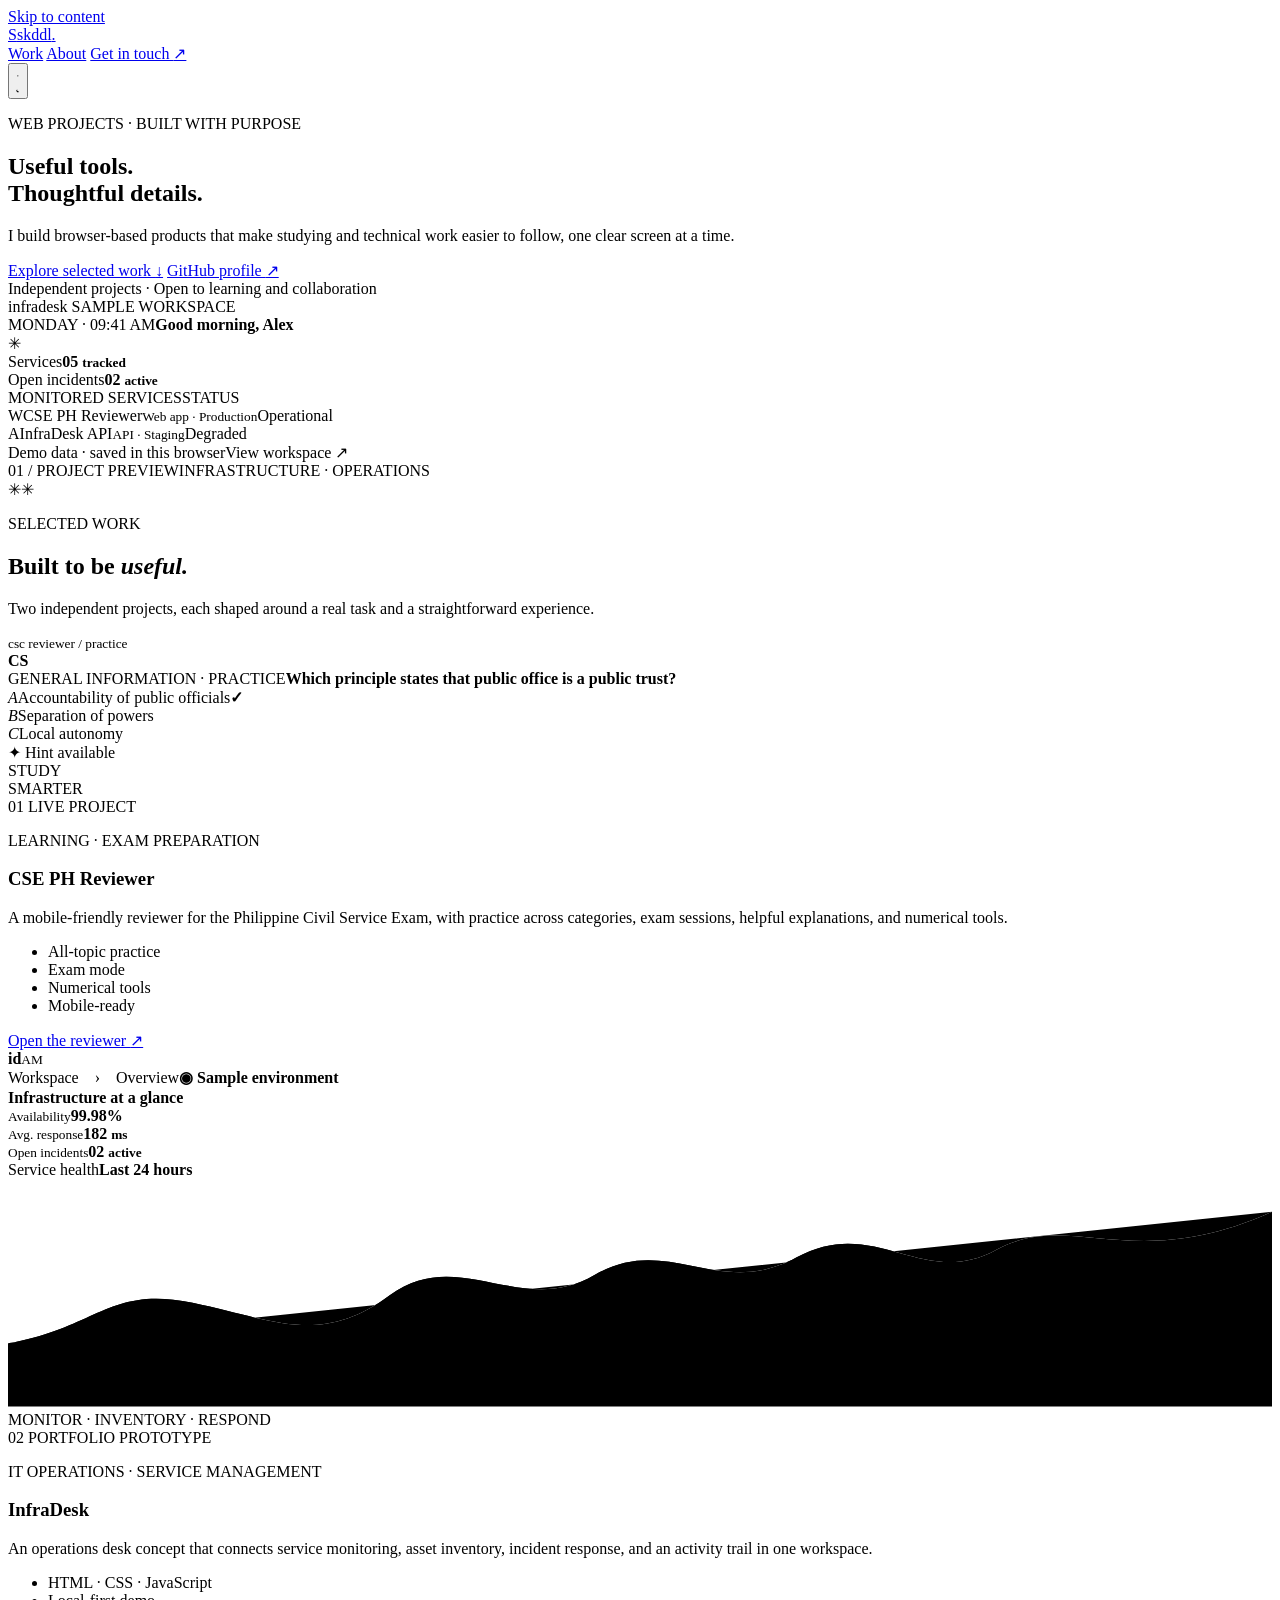
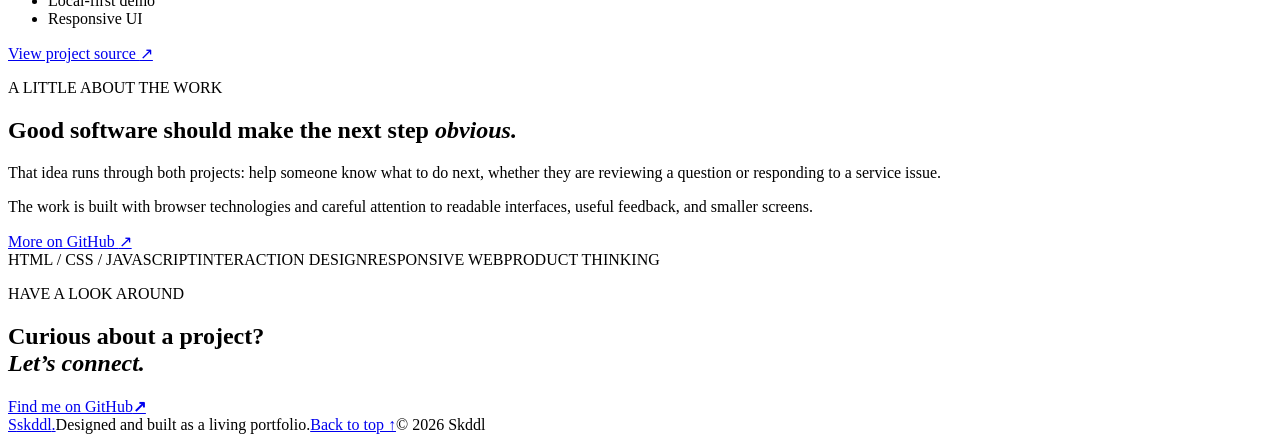
==== portfolio/index.html @ 14525cb4 "Add portfolio page index.html" ====
<!doctype html>
<html lang="en" data-theme="light">
  <head>
    <meta charset="utf-8">
    <meta name="viewport" content="width=device-width, initial-scale=1">
    <meta name="theme-color" content="#f3f4ef">
    <meta name="description" content="Selected web projects by Skddl: a civil service exam reviewer and an infrastructure operations desk prototype.">
    <meta property="og:title" content="Skddl — Selected work">
    <meta property="og:description" content="Browser-based projects for studying and infrastructure operations.">
    <meta property="og:type" content="website">
    <title>Skddl — Selected work</title>
    <link rel="stylesheet" href="styles.css">
    <script src="app.js" defer></script>
  </head>
  <body>
    <a class="skip-link" href="#main">Skip to content</a>

    <header class="site-header">
      <a class="wordmark" href="#top" aria-label="Skddl, home"><span class="wordmark-mark">S</span><span>skddl<span class="wordmark-dot">.</span></span></a>
      <nav class="main-nav" id="mainNav" aria-label="Main navigation">
        <a href="#work">Work</a>
        <a href="#about">About</a>
        <a class="nav-contact" href="#contact">Get in touch <span aria-hidden="true">↗</span></a>
      </nav>
      <button class="theme-toggle" id="themeToggle" type="button" aria-label="Switch to dark theme" title="Toggle color theme">
        <svg class="sun-icon" viewBox="0 0 24 24" aria-hidden="true"><circle cx="12" cy="12" r="3.5"/><path d="M12 2v2m0 16v2M4.93 4.93l1.42 1.42m11.3 11.3 1.42 1.42M2 12h2m16 0h2M4.93 19.07l1.42-1.42m11.3-11.3 1.42-1.42"/></svg>
        <svg class="moon-icon" viewBox="0 0 24 24" aria-hidden="true"><path d="M20.2 15.1A8.5 8.5 0 0 1 8.9 3.8a8.7 8.7 0 1 0 11.3 11.3Z"/></svg>
      </button>
    </header>

    <main id="main">
      <section class="hero section-wrap" id="top" aria-labelledby="hero-title">
        <div class="hero-copy">
          <p class="eyebrow"><span class="eyebrow-line"></span> WEB PROJECTS · BUILT WITH PURPOSE</p>
          <h1 id="hero-title">Useful tools.<br><span>Thoughtful details.</span></h1>
          <p class="hero-lede">I build browser-based products that make studying and technical work easier to follow, one clear screen at a time.</p>
          <div class="hero-actions">
            <a class="button button-dark" href="#work">Explore selected work <span aria-hidden="true">↓</span></a>
            <a class="text-link" href="https://github.com/Skddl" target="_blank" rel="noreferrer">GitHub profile <span aria-hidden="true">↗</span></a>
          </div>
          <div class="hero-footnote"><span class="availability-dot" aria-hidden="true"></span> Independent projects · Open to learning and collaboration</div>
        </div>

        <div class="hero-art" aria-label="Illustration of an infrastructure dashboard">
          <div class="art-orbit orbit-one"></div><div class="art-orbit orbit-two"></div>
          <div class="dashboard-card">
            <div class="dashboard-top"><span class="mini-brand"><span></span> infra<span>desk</span></span><span class="demo-tag"><i></i> SAMPLE WORKSPACE</span></div>
            <div class="dashboard-greeting"><div><span class="mini-label">MONDAY · 09:41 AM</span><strong>Good morning, Alex</strong></div><span class="greeting-spark">✳</span></div>
            <div class="dashboard-stats">
              <div class="dash-stat"><span>Services</span><strong>05 <small>tracked</small></strong><span class="stat-line line-green"></span></div>
              <div class="dash-stat"><span>Open incidents</span><strong>02 <small>active</small></strong><span class="stat-line line-amber"></span></div>
            </div>
            <div class="service-list-head"><span>MONITORED SERVICES</span><span>STATUS</span></div>
            <div class="service-row"><span class="service-icon service-web">W</span><span class="service-name">CSE PH Reviewer<small>Web app · Production</small></span><span class="service-status is-up"><i></i>Operational</span></div>
            <div class="service-row"><span class="service-icon service-api">A</span><span class="service-name">InfraDesk API<small>API · Staging</small></span><span class="service-status is-warn"><i></i>Degraded</span></div>
            <div class="dashboard-bottom"><span><i></i> Demo data · saved in this browser</span><span>View workspace ↗</span></div>
          </div>
          <div class="art-caption"><span>01 / PROJECT PREVIEW</span><span>INFRASTRUCTURE · OPERATIONS</span></div>
          <span class="art-spark spark-a" aria-hidden="true">✳</span><span class="art-spark spark-b" aria-hidden="true">✳</span>
        </div>
      </section>

      <section class="work-section section-wrap" id="work" aria-labelledby="work-title">
        <div class="section-heading">
          <div><p class="eyebrow"><span class="eyebrow-line"></span> SELECTED WORK</p><h2 id="work-title">Built to be <em>useful.</em></h2></div>
          <p>Two independent projects, each shaped around a real task and a straightforward experience.</p>
        </div>

        <article class="project-card reviewer-card">
          <div class="project-visual reviewer-visual" aria-hidden="true">
            <div class="reviewer-window">
              <div class="reviewer-window-bar"><span></span><span></span><span></span><small>csc reviewer / practice</small></div>
              <div class="reviewer-window-body"><div class="reviewer-side"><b>CS</b><span></span><span></span><span></span><span></span></div><div class="reviewer-question"><span class="question-kicker">GENERAL INFORMATION · PRACTICE</span><b>Which principle states that public office is a public trust?</b><div class="answer answer-selected"><i>A</i><span>Accountability of public officials</span><b>✓</b></div><div class="answer"><i>B</i><span>Separation of powers</span></div><div class="answer"><i>C</i><span>Local autonomy</span></div><div class="hint-pill">✦ Hint available</div></div></div>
            </div>
            <span class="visual-sticker">STUDY<br>SMARTER</span>
          </div>
          <div class="project-copy">
            <div class="project-topline"><span class="project-index">01</span><span class="project-status"><i></i> LIVE PROJECT</span></div>
            <p class="project-type">LEARNING · EXAM PREPARATION</p>
            <h3>CSE PH Reviewer</h3>
            <p class="project-description">A mobile-friendly reviewer for the Philippine Civil Service Exam, with practice across categories, exam sessions, helpful explanations, and numerical tools.</p>
            <ul class="tag-list" aria-label="Project technologies and features"><li>All-topic practice</li><li>Exam mode</li><li>Numerical tools</li><li>Mobile-ready</li></ul>
            <a class="project-link" href="https://cscjhelo.netlify.app/" target="_blank" rel="noreferrer">Open the reviewer <span aria-hidden="true">↗</span></a>
          </div>
        </article>

        <article class="project-card infradesk-card">
          <div class="project-visual infra-visual" aria-hidden="true">
            <div class="infra-mini-window">
              <div class="infra-sidebar"><b>i<span>d</span></b><i class="active"></i><i></i><i></i><i></i><i></i><small>AM</small></div>
              <div class="infra-main"><div class="infra-topline"><span>Workspace　›　Overview</span><b>◉ Sample environment</b></div><strong>Infrastructure at a glance</strong><div class="infra-cards"><div><small>Availability</small><b>99.98%</b><i></i></div><div><small>Avg. response</small><b>182 <small>ms</small></b><i></i></div><div><small>Open incidents</small><b>02 <small>active</small></b><i></i></div></div><div class="infra-chart"><div><span>Service health</span><b>Last 24 hours</b></div><svg viewBox="0 0 500 90" preserveAspectRatio="none"><path class="chart-fill" d="M0 65 C35 59 40 42 73 49 S124 66 151 46 S203 55 232 38 S281 48 312 31 S362 44 391 28 S445 38 500 13 V90 H0Z"/><path class="chart-stroke" d="M0 65 C35 59 40 42 73 49 S124 66 151 46 S203 55 232 38 S281 48 312 31 S362 44 391 28 S445 38 500 13"/></svg></div></div>
            </div>
            <span class="infra-caption">MONITOR · INVENTORY · RESPOND</span>
          </div>
          <div class="project-copy">
            <div class="project-topline"><span class="project-index">02</span><span class="project-status status-prototype"><i></i> PORTFOLIO PROTOTYPE</span></div>
            <p class="project-type">IT OPERATIONS · SERVICE MANAGEMENT</p>
            <h3>InfraDesk</h3>
            <p class="project-description">An operations desk concept that connects service monitoring, asset inventory, incident response, and an activity trail in one workspace.</p>
            <ul class="tag-list" aria-label="Project technologies and features"><li>HTML · CSS · JavaScript</li><li>Local-first demo</li><li>Responsive UI</li></ul>
            <a class="project-link" href="https://github.com/Skddl/CSE-Reviewer/tree/main/infradesk" target="_blank" rel="noreferrer">View project source <span aria-hidden="true">↗</span></a>
          </div>
        </article>
      </section>

      <section class="about-section" id="about" aria-labelledby="about-title">
        <div class="section-wrap about-inner">
          <div class="about-heading"><p class="eyebrow"><span class="eyebrow-line"></span> A LITTLE ABOUT THE WORK</p><h2 id="about-title">Good software should make the next step <em>obvious.</em></h2></div>
          <div class="about-copy"><p>That idea runs through both projects: help someone know what to do next, whether they are reviewing a question or responding to a service issue.</p><p>The work is built with browser technologies and careful attention to readable interfaces, useful feedback, and smaller screens.</p><a class="text-link" href="https://github.com/Skddl" target="_blank" rel="noreferrer">More on GitHub <span aria-hidden="true">↗</span></a></div>
        </div>
        <div class="about-rule section-wrap"><span>HTML / CSS / JAVASCRIPT</span><span>INTERACTION DESIGN</span><span>RESPONSIVE WEB</span><span>PRODUCT THINKING</span></div>
      </section>

      <section class="contact-section section-wrap" id="contact" aria-labelledby="contact-title">
        <div><p class="eyebrow"><span class="eyebrow-line"></span> HAVE A LOOK AROUND</p><h2 id="contact-title">Curious about a project?<br><em>Let’s connect.</em></h2></div>
        <a class="contact-button" href="https://github.com/Skddl" target="_blank" rel="noreferrer"><span>Find me on GitHub</span><b aria-hidden="true">↗</b></a>
      </section>
    </main>

    <footer class="site-footer section-wrap"><a class="wordmark footer-wordmark" href="#top"><span class="wordmark-mark">S</span><span>skddl<span class="wordmark-dot">.</span></span></a><span>Designed and built as a living portfolio.</span><a href="#top" class="back-top">Back to top ↑</a><span class="copyright">© <span id="year">2026</span> Skddl</span></footer>
  </body>
</html>
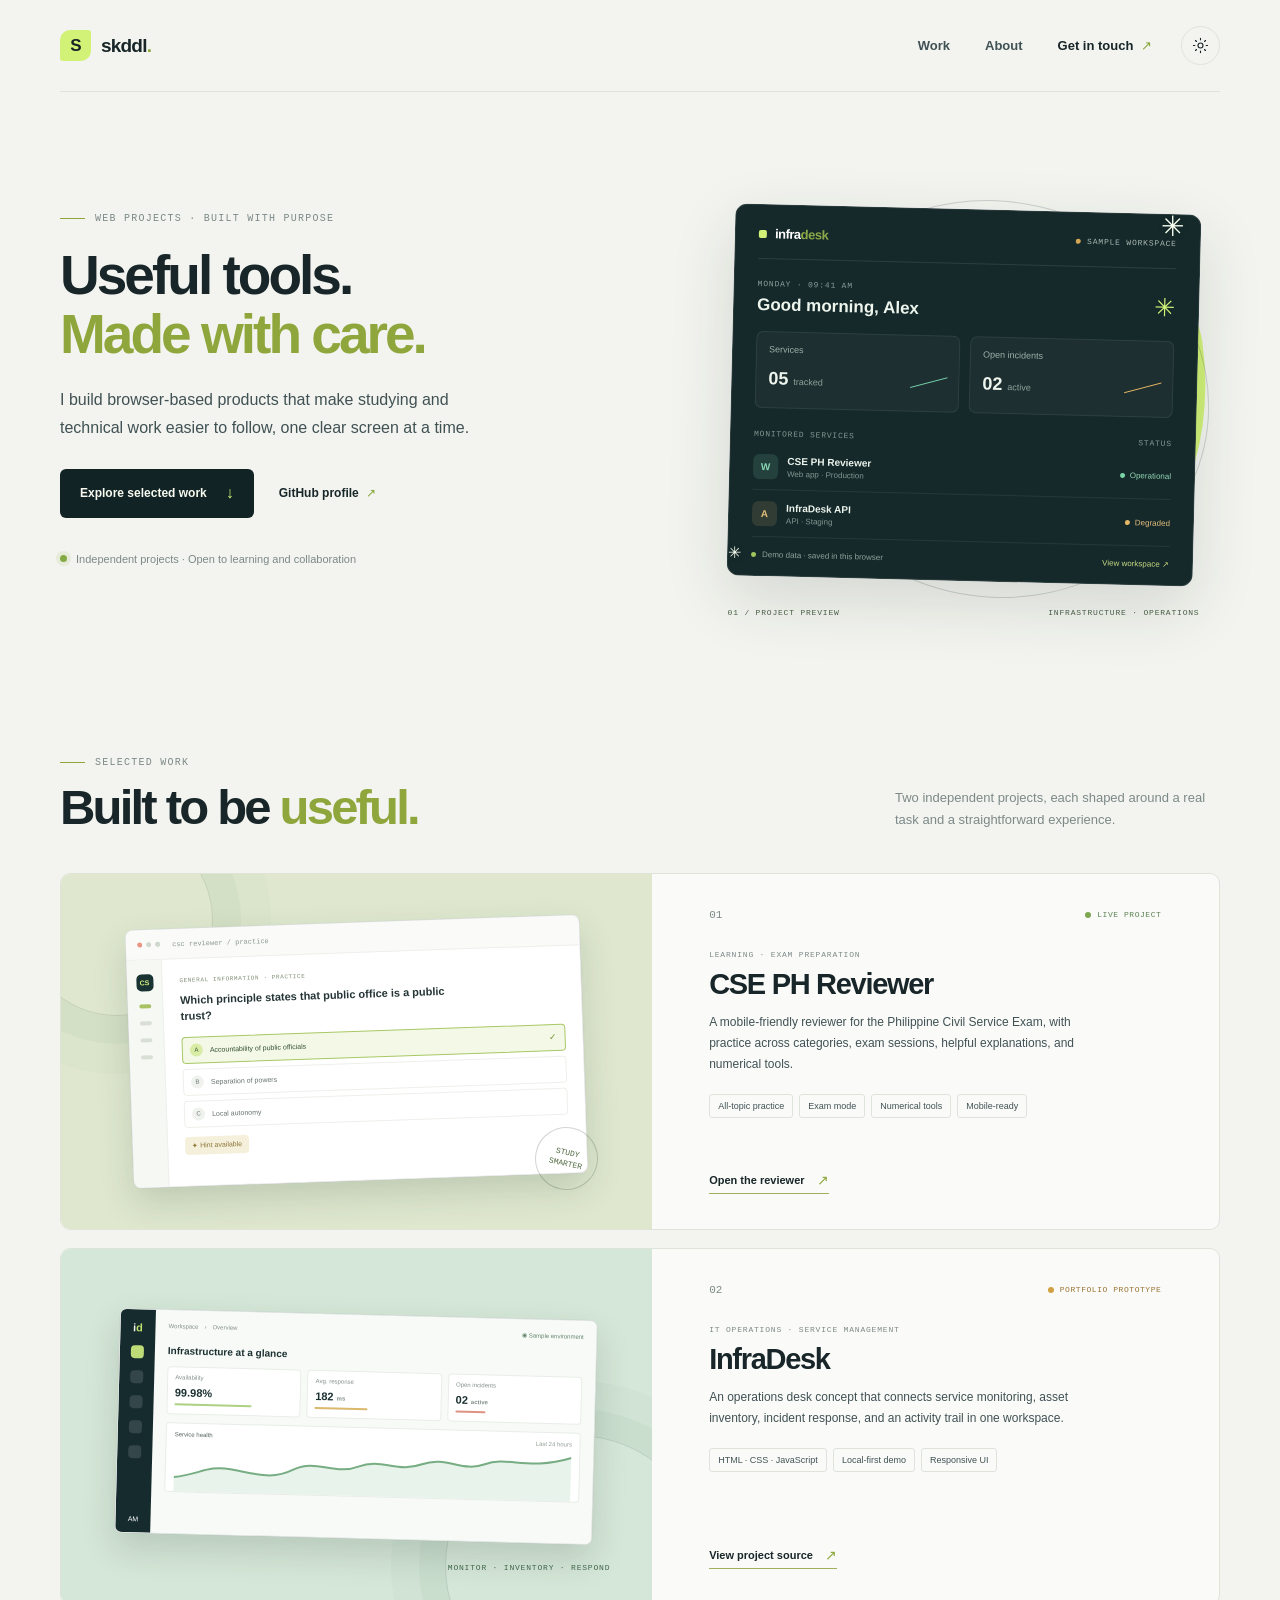
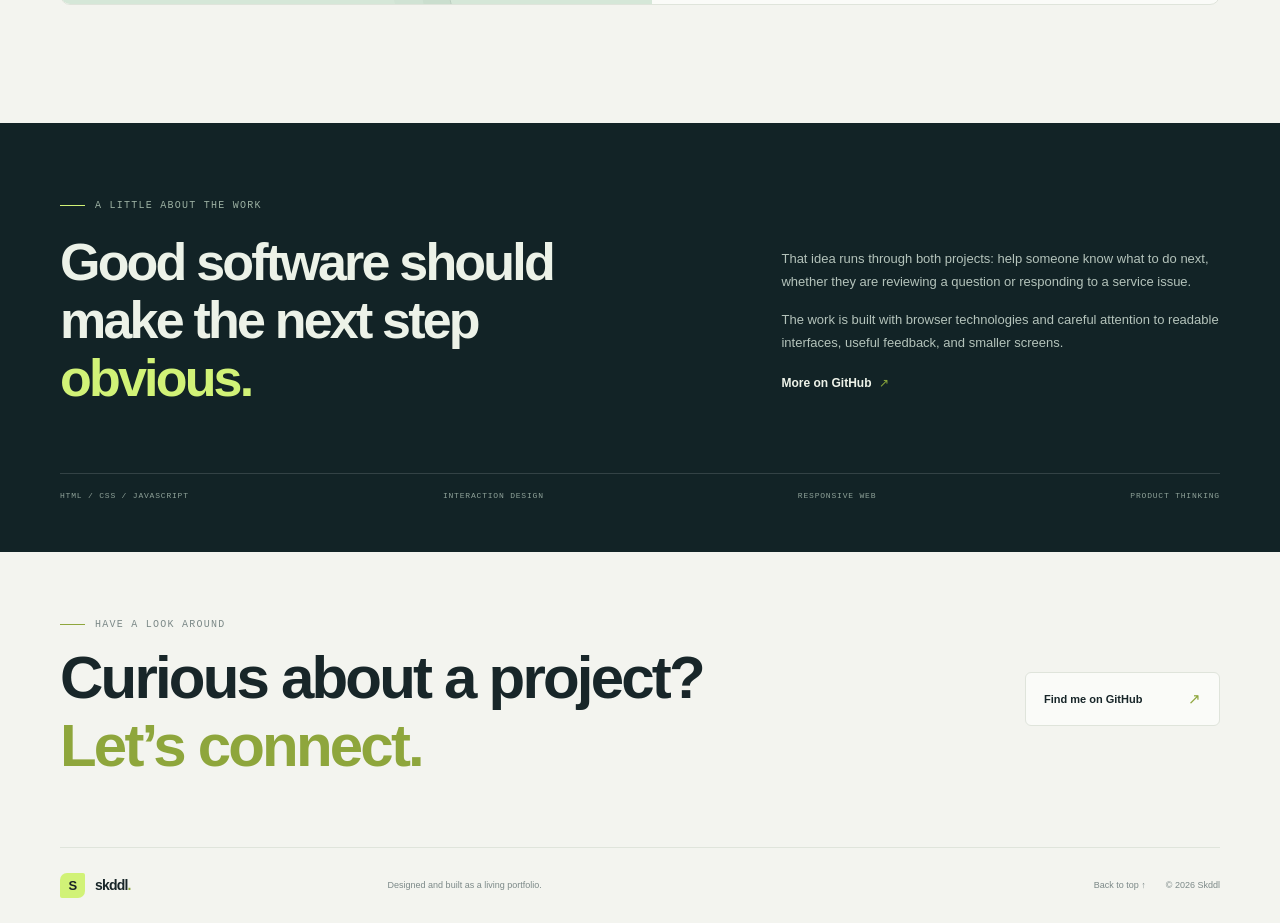
==== commit 6616522d: "Polish portfolio headline and refresh stylesheet" ====
--- a/portfolio/index.html
+++ b/portfolio/index.html
@@ -9,7 +9,7 @@
     <meta property="og:description" content="Browser-based projects for studying and infrastructure operations.">
     <meta property="og:type" content="website">
     <title>Skddl — Selected work</title>
-    <link rel="stylesheet" href="styles.css">
+    <link rel="stylesheet" href="styles.css?v=2">
     <script src="app.js" defer></script>
   </head>
   <body>
@@ -32,7 +32,7 @@
       <section class="hero section-wrap" id="top" aria-labelledby="hero-title">
         <div class="hero-copy">
           <p class="eyebrow"><span class="eyebrow-line"></span> WEB PROJECTS · BUILT WITH PURPOSE</p>
-          <h1 id="hero-title">Useful tools.<br><span>Thoughtful details.</span></h1>
+          <h1 id="hero-title">Useful tools.<br><span>Made with care.</span></h1>
           <p class="hero-lede">I build browser-based products that make studying and technical work easier to follow, one clear screen at a time.</p>
           <div class="hero-actions">
             <a class="button button-dark" href="#work">Explore selected work <span aria-hidden="true">↓</span></a>
--- a/portfolio/styles.css
+++ b/portfolio/styles.css
@@ -0,0 +1,222 @@
+:root {
+  color-scheme: light;
+  --paper: #f3f4ef;
+  --surface: #fafbf8;
+  --ink: #182629;
+  --ink-soft: #405154;
+  --muted: #7c8988;
+  --line: #dfe4db;
+  --deep: #122326;
+  --deep-2: #1a3031;
+  --lime: #d1f277;
+  --mint: #bfead8;
+  --red: #e27966;
+  --shadow: 0 22px 65px rgba(27, 43, 38, .14);
+  font-family: 'DM Sans', 'Segoe UI', sans-serif;
+  font-synthesis: none;
+  text-rendering: optimizeLegibility;
+}
+
+:root[data-theme='dark'] {
+  color-scheme: dark;
+  --paper: #131d1e;
+  --surface: #1a2728;
+  --ink: #eaf0e9;
+  --ink-soft: #c4d0ca;
+  --muted: #93a19c;
+  --line: #31403d;
+  --shadow: 0 22px 65px rgba(0, 0, 0, .32);
+}
+
+* { box-sizing: border-box; }
+html { scroll-behavior: smooth; scroll-padding-top: 94px; }
+body { margin: 0; min-width: 320px; background: var(--paper); color: var(--ink); }
+body, button, a { font-family: 'DM Sans', 'Segoe UI', sans-serif; }
+a { color: inherit; }
+button { color: inherit; }
+::selection { color: #122326; background: var(--lime); }
+:focus-visible { outline: 3px solid #84a940; outline-offset: 4px; }
+.section-wrap, .site-header { width: min(1160px, calc(100% - 72px)); margin-inline: auto; }
+.skip-link { position: fixed; z-index: 30; top: 12px; left: 12px; transform: translateY(-150%); padding: 12px 16px; border-radius: 8px; background: var(--lime); color: #122326; font-weight: 700; }
+.skip-link:focus { transform: translateY(0); }
+
+.site-header { position: relative; z-index: 5; display: flex; height: 92px; align-items: center; justify-content: space-between; border-bottom: 1px solid var(--line); }
+.wordmark { display: inline-flex; align-items: center; gap: 10px; text-decoration: none; font-family: Manrope, 'Segoe UI', sans-serif; font-size: 19px; font-weight: 800; letter-spacing: -.8px; }
+.wordmark-mark { display: grid; width: 31px; height: 31px; place-items: center; border-radius: 10px 3px 10px 3px; background: var(--lime); color: #172326; font-size: 17px; }
+.wordmark-dot { color: #8ea93e; }
+.main-nav { display: flex; align-items: center; gap: 35px; margin-left: auto; margin-right: 29px; }
+.main-nav a { color: var(--ink-soft); font-size: 13px; font-weight: 600; text-decoration: none; transition: color .18s ease; }
+.main-nav a:hover, .text-link:hover, .project-link:hover { color: #689028; }
+.main-nav .nav-contact { color: var(--ink); }
+.nav-contact span, .text-link span { margin-left: 4px; color: #89a63b; }
+.theme-toggle { display: grid; width: 39px; height: 39px; place-items: center; border: 1px solid var(--line); border-radius: 50%; background: transparent; cursor: pointer; transition: background .18s ease, transform .18s ease; }
+.theme-toggle:hover { transform: rotate(-10deg); background: var(--surface); }
+.theme-toggle svg { width: 17px; height: 17px; fill: none; stroke: currentColor; stroke-linecap: round; stroke-linejoin: round; stroke-width: 1.6; }
+.moon-icon { display: none; }
+:root[data-theme='dark'] .sun-icon { display: none; }
+:root[data-theme='dark'] .moon-icon { display: block; }
+
+.hero { display: grid; min-height: 620px; grid-template-columns: 1.08fr .92fr; align-items: center; gap: 45px; padding-block: 57px 71px; }
+.hero-copy { position: relative; z-index: 1; padding-bottom: 12px; }
+.eyebrow { display: flex; align-items: center; gap: 10px; margin: 0 0 22px; color: var(--muted); font-family: 'DM Mono', monospace; font-size: 10px; font-weight: 500; letter-spacing: 1.25px; }
+.eyebrow-line { display: inline-block; width: 25px; height: 1px; background: #8ea63c; }
+h1, h2, h3, p { margin-top: 0; }
+h1, h2, h3 { font-family: Manrope, 'Segoe UI', sans-serif; }
+.hero h1 { max-width: 600px; margin-bottom: 23px; font-size: clamp(46px, 4.3vw, 56px); font-weight: 700; letter-spacing: -3px; line-height: 1.06; }
+.hero h1 span { color: #8ea63c; }
+.hero-lede { max-width: 430px; margin-bottom: 27px; color: var(--ink-soft); font-size: 16px; line-height: 1.75; }
+.hero-actions { display: flex; align-items: center; gap: 25px; }
+.button { display: inline-flex; align-items: center; gap: 19px; min-height: 49px; padding: 0 20px; border-radius: 6px; font-size: 12px; font-weight: 700; text-decoration: none; transition: transform .18s ease, box-shadow .18s ease; }
+.button:hover { transform: translateY(-2px); box-shadow: 0 8px 20px rgba(18, 35, 38, .16); }
+.button-dark { background: var(--deep); color: #f8faef; }
+.button-dark span { color: var(--lime); font-size: 16px; }
+.text-link { color: var(--ink); font-size: 12px; font-weight: 700; text-decoration: none; transition: color .18s ease; }
+.hero-footnote { display: flex; align-items: center; gap: 9px; margin-top: 35px; color: var(--muted); font-size: 11px; }
+.availability-dot { width: 7px; height: 7px; border-radius: 50%; background: #84aa45; box-shadow: 0 0 0 4px rgba(132, 170, 69, .12); }
+
+.hero-art { position: relative; display: flex; min-height: 440px; align-items: center; justify-content: center; }
+.hero-art::before { position: absolute; top: 14%; right: 2%; width: 78%; height: 79%; border-radius: 48% 52% 37% 63% / 49% 38% 62% 51%; background: var(--lime); content: ''; transform: rotate(-8deg); }
+.art-orbit { position: absolute; border: 1px solid rgba(25, 49, 44, .18); border-radius: 50%; }
+.orbit-one { top: 6%; right: 2%; width: 84%; height: 90%; transform: rotate(13deg); }
+.orbit-two { top: 12%; right: 7%; width: 76%; height: 77%; transform: rotate(-13deg); }
+.dashboard-card { position: relative; z-index: 1; width: min(100%, 466px); padding: 21px 23px 16px; border: 1px solid rgba(255,255,255,.11); border-radius: 12px; background: #15282a; box-shadow: var(--shadow); color: #edf5ed; transform: rotate(1.4deg); }
+.dashboard-top, .dashboard-greeting, .service-list-head, .service-row, .dashboard-bottom { display: flex; align-items: center; justify-content: space-between; }
+.dashboard-top { padding-bottom: 17px; border-bottom: 1px solid rgba(255,255,255,.1); }
+.mini-brand { color: #fff; font-family: Manrope, sans-serif; font-size: 13px; font-weight: 800; letter-spacing: -.5px; }
+.mini-brand > span:last-child { color: #8cab48; }
+.mini-brand > span:first-child { display: inline-block; width: 8px; height: 8px; margin-right: 5px; border-radius: 2px; background: var(--lime); }
+.demo-tag, .mini-label, .service-list-head, .art-caption, .infra-caption { font-family: 'DM Mono', monospace; font-size: 8px; letter-spacing: .8px; }
+.demo-tag { display: flex; align-items: center; gap: 6px; color: #aab9b1; }
+.demo-tag i { width: 5px; height: 5px; border-radius: 50%; background: #d5a755; }
+.dashboard-greeting { padding: 20px 0 16px; }
+.dashboard-greeting div { display: grid; gap: 7px; }
+.mini-label { color: #88a19a; }
+.dashboard-greeting strong { font-family: Manrope, sans-serif; font-size: 17px; font-weight: 600; }
+.greeting-spark { color: var(--lime); font-size: 25px; }
+.dashboard-stats { display: grid; grid-template-columns: 1fr 1fr; gap: 10px; margin-bottom: 21px; }
+.dash-stat { position: relative; display: grid; gap: 8px; overflow: hidden; min-height: 77px; padding: 12px; border: 1px solid rgba(255,255,255,.08); border-radius: 7px; background: rgba(255,255,255,.035); }
+.dash-stat > span:first-child { color: #9db0a7; font-size: 9px; }
+.dash-stat strong { font-family: Manrope, sans-serif; font-size: 18px; }
+.dash-stat strong small { color: #8ea39a; font-family: 'DM Sans', sans-serif; font-size: 9px; font-weight: 500; }
+.stat-line { position: absolute; right: 11px; bottom: 15px; width: 37px; height: 14px; border-top: 1.5px solid; transform: skewY(-16deg); }
+.line-green { border-color: #76d1a8; }.line-amber { border-color: #e6b662; }
+.service-list-head { margin-bottom: 5px; color: #819891; }
+.service-row { min-height: 47px; justify-content: flex-start; gap: 9px; border-bottom: 1px solid rgba(255,255,255,.075); }
+.service-icon { display: grid; width: 25px; height: 25px; flex: 0 0 auto; place-items: center; border-radius: 6px; font-size: 10px; font-weight: 700; }
+.service-web { background: rgba(116, 187, 160, .17); color: #88d5b3; }.service-api { background: rgba(193, 166, 106, .16); color: #e1bf7a; }
+.service-name { display: grid; flex: 1; gap: 3px; font-size: 10px; font-weight: 600; }
+.service-name small { color: #819891; font-size: 8px; font-weight: 400; }
+.service-status { display: flex; align-items: center; gap: 5px; font-size: 8px; }
+.service-status i { width: 5px; height: 5px; border-radius: 50%; }
+.is-up { color: #91d6b3; }.is-up i { background: #7bd5a7; }.is-warn { color: #e5c07d; }.is-warn i { background: #e1b765; }
+.dashboard-bottom { padding-top: 13px; color: #91a49b; font-size: 8px; }
+.dashboard-bottom span:first-child { display: flex; align-items: center; gap: 6px; }
+.dashboard-bottom i { width: 5px; height: 5px; border-radius: 50%; background: #a2c45d; }
+.dashboard-bottom span:last-child { color: #c8db83; }
+.art-caption { position: absolute; right: 4%; bottom: -2px; left: 4%; display: flex; justify-content: space-between; color: #4b6048; }
+.art-spark { position: absolute; z-index: 2; color: #f8fff0; text-shadow: 0 1px 10px rgba(53, 83, 28, .16); }
+.spark-a { top: 8%; right: 7%; font-size: 28px; }.spark-b { bottom: 12%; left: 4%; font-size: 16px; }
+
+.work-section { padding-top: 45px; padding-bottom: 100px; }
+.section-heading { display: flex; align-items: end; justify-content: space-between; gap: 35px; margin-bottom: 38px; }
+.section-heading .eyebrow { margin-bottom: 12px; }
+h2 { margin-bottom: 0; font-size: clamp(37px, 4vw, 49px); font-weight: 650; letter-spacing: -2.8px; line-height: 1.12; }
+h2 em { color: #8ea63c; font-style: normal; }
+.section-heading > p { max-width: 325px; margin-bottom: 4px; color: var(--muted); font-size: 13px; line-height: 1.7; }
+.project-card { display: grid; min-height: 355px; grid-template-columns: 1.02fr .98fr; overflow: hidden; margin-bottom: 18px; border: 1px solid var(--line); border-radius: 10px; background: var(--surface); }
+.project-visual { position: relative; display: flex; min-height: 355px; align-items: center; justify-content: center; overflow: hidden; }
+.reviewer-visual { background: #dfe8cf; }
+.reviewer-visual::before { position: absolute; top: -50px; left: -40px; width: 190px; height: 190px; border: 1px solid rgba(48,79,48,.15); border-radius: 50%; box-shadow: 0 0 0 28px rgba(48,79,48,.035), 0 0 0 58px rgba(48,79,48,.025); content: ''; }
+.reviewer-window { position: relative; width: 77%; overflow: hidden; border: 1px solid rgba(24,38,41,.12); border-radius: 8px; background: #fff; box-shadow: 0 15px 34px rgba(28,47,37,.16); transform: rotate(-2deg); }
+.reviewer-window-bar { display: flex; height: 30px; align-items: center; gap: 4px; padding-inline: 11px; border-bottom: 1px solid #edf0eb; background: #fafbf9; }
+.reviewer-window-bar > span { width: 5px; height: 5px; border-radius: 50%; background: #cfd8cc; }.reviewer-window-bar > span:first-child { background: #e99685; }.reviewer-window-bar small { margin-left: 8px; color: #89958d; font-family: 'DM Mono', monospace; font-size: 7px; }
+.reviewer-window-body { display: grid; min-height: 227px; grid-template-columns: 35px 1fr; }
+.reviewer-side { display: flex; flex-direction: column; align-items: center; gap: 13px; padding-top: 14px; border-right: 1px solid #edf0eb; background: #f6f8f4; }
+.reviewer-side b { display: grid; width: 17px; height: 17px; place-items: center; border-radius: 5px; background: #193332; color: #d7f181; font-size: 7px; }
+.reviewer-side span { width: 12px; height: 4px; border-radius: 3px; background: #d8dfd5; }.reviewer-side span:first-of-type { background: #a9c264; }
+.reviewer-question { padding: 18px 17px; }
+.question-kicker { display: block; margin-bottom: 9px; color: #829077; font-family: 'DM Mono', monospace; font-size: 6px; letter-spacing: .6px; }
+.reviewer-question > b { display: block; max-width: 270px; margin-bottom: 12px; color: #253536; font-family: Manrope, sans-serif; font-size: 11px; line-height: 1.45; }
+.answer { display: flex; min-height: 27px; align-items: center; gap: 7px; margin-top: 5px; padding: 4px 7px; border: 1px solid #edf0ea; border-radius: 4px; color: #66736b; font-size: 7px; }
+.answer > i { display: grid; width: 13px; height: 13px; place-items: center; border-radius: 50%; background: #f0f2ed; font-size: 6px; font-style: normal; }
+.answer-selected { border-color: #a8c864; background: #f3f8e7; color: #365131; }.answer-selected > i { background: #d9eca5; }.answer-selected > b { margin-left: auto; color: #779536; font-size: 9px; }
+.hint-pill { width: fit-content; margin-top: 9px; padding: 5px 7px; border-radius: 4px; background: #f5f0db; color: #8a7437; font-size: 7px; }
+.visual-sticker { position: absolute; right: 9%; bottom: 11%; display: grid; width: 63px; height: 63px; place-content: center; border: 1px solid rgba(38,63,38,.21); border-radius: 50%; color: #506940; font-family: 'DM Mono', monospace; font-size: 8px; line-height: 1.35; text-align: center; transform: rotate(12deg); }
+.project-copy { display: flex; flex-direction: column; align-items: flex-start; justify-content: center; padding: 35px clamp(25px, 4.5vw, 60px); }
+.project-topline { display: flex; width: 100%; align-items: center; justify-content: space-between; margin-bottom: 29px; }
+.project-index { color: var(--muted); font-family: 'DM Mono', monospace; font-size: 11px; }
+.project-status { display: flex; align-items: center; gap: 6px; color: #5e8153; font-family: 'DM Mono', monospace; font-size: 8px; letter-spacing: .55px; }
+.project-status i { width: 6px; height: 6px; border-radius: 50%; background: #7fa652; }
+.status-prototype { color: #9a7335; }.status-prototype i { background: #d2a044; }
+.project-type { margin-bottom: 9px; color: var(--muted); font-family: 'DM Mono', monospace; font-size: 8px; letter-spacing: .8px; }
+.project-copy h3 { margin-bottom: 11px; font-size: 29px; font-weight: 700; letter-spacing: -1.3px; }
+.project-description { max-width: 400px; margin-bottom: 19px; color: var(--ink-soft); font-size: 12px; line-height: 1.75; }
+.tag-list { display: flex; flex-wrap: wrap; gap: 6px; margin: 0 0 21px; padding: 0; list-style: none; }
+.tag-list li { padding: 6px 8px; border: 1px solid var(--line); border-radius: 3px; color: var(--ink-soft); font-size: 9px; }
+.project-link { display: inline-flex; align-items: center; gap: 12px; margin-top: auto; padding-bottom: 5px; border-bottom: 1px solid #9eaf5d; color: var(--ink); font-size: 11px; font-weight: 700; text-decoration: none; transition: color .18s ease; }
+.project-link span { color: #8ea63c; font-size: 14px; }
+.infradesk-card { grid-template-columns: 1.02fr .98fr; }
+.infra-visual { background: #d5e7d8; }
+.infra-visual::before { position: absolute; right: -55px; bottom: -93px; width: 260px; height: 260px; border: 1px solid rgba(21,58,51,.14); border-radius: 50%; box-shadow: 0 0 0 26px rgba(21,58,51,.03), 0 0 0 54px rgba(21,58,51,.025); content: ''; }
+.infra-mini-window { position: relative; display: grid; width: 81%; min-height: 225px; grid-template-columns: 35px 1fr; overflow: hidden; border: 1px solid rgba(15,41,38,.12); border-radius: 7px; background: #f8faf7; box-shadow: 0 15px 34px rgba(28,47,37,.16); transform: rotate(1.5deg); }
+.infra-sidebar { display: flex; flex-direction: column; align-items: center; gap: 12px; padding-top: 12px; background: #162b2e; }
+.infra-sidebar b { color: #eef5e9; font-family: Manrope, sans-serif; font-size: 11px; }.infra-sidebar b span { color: #bfe16b; }
+.infra-sidebar i { width: 13px; height: 13px; border-radius: 4px; background: rgba(255,255,255,.13); }.infra-sidebar i.active { background: #bddb76; }.infra-sidebar small { margin-top: auto; margin-bottom: 10px; color: white; font-size: 7px; }
+.infra-main { padding: 12px 13px 10px; color: #1b3031; }
+.infra-topline { display: flex; justify-content: space-between; margin-bottom: 14px; color: #84918a; font-size: 6px; }.infra-topline b { color: #62856c; font-weight: 500; }
+.infra-main > strong { display: block; margin-bottom: 10px; font-family: Manrope, sans-serif; font-size: 10px; }
+.infra-cards { display: grid; grid-template-columns: repeat(3, 1fr); gap: 6px; }
+.infra-cards > div { display: grid; min-height: 48px; gap: 5px; padding: 7px; border: 1px solid #e8eee7; border-radius: 4px; background: white; }
+.infra-cards small { color: #829089; font-size: 6px; }.infra-cards b { font-family: Manrope, sans-serif; font-size: 11px; }.infra-cards b small { font-family: 'DM Sans', sans-serif; font-size: 6px; }
+.infra-cards i { width: 65%; height: 2px; border-radius: 2px; background: #add083; }.infra-cards > div:nth-child(2) i { width: 44%; background: #dcb86d; }.infra-cards > div:nth-child(3) i { width: 25%; background: #df9281; }
+.infra-chart { margin-top: 8px; padding: 8px 8px 0; border: 1px solid #e8eee7; border-radius: 4px; background: white; }
+.infra-chart > div { display: flex; justify-content: space-between; color: #53615b; font-size: 6px; }.infra-chart > div b { color: #929d94; font-weight: 400; }
+.infra-chart svg { display: block; width: 100%; height: 51px; margin-top: 3px; }.chart-fill { fill: rgba(114, 177, 138, .16); }.chart-stroke { fill: none; stroke: #77ad82; stroke-width: 2; vector-effect: non-scaling-stroke; }
+.infra-caption { position: absolute; right: 7%; bottom: 9%; color: #40644b; }
+
+.about-section { padding-block: 77px 35px; background: var(--deep); color: #ecf2e8; }
+.about-inner { display: grid; grid-template-columns: 1fr .7fr; gap: 95px; align-items: center; }
+.about-section .eyebrow { color: #9bb0a2; }
+.about-section .eyebrow-line { background: var(--lime); }
+.about-heading h2 { max-width: 570px; font-size: clamp(36px, 4.2vw, 52px); }
+.about-heading h2 em { color: var(--lime); }
+.about-copy { padding-top: 30px; }
+.about-copy p { margin-bottom: 14px; color: #b4c3bb; font-size: 13px; line-height: 1.8; }
+.about-copy .text-link { display: inline-block; margin-top: 7px; color: #eef3e9; }
+.about-rule { display: flex; justify-content: space-between; gap: 15px; margin-top: 65px; padding-block: 17px; border-top: 1px solid rgba(255,255,255,.14); color: #8fa299; font-family: 'DM Mono', monospace; font-size: 8px; letter-spacing: .8px; }
+
+.contact-section { display: flex; min-height: 295px; align-items: center; justify-content: space-between; gap: 35px; }
+.contact-section .eyebrow { margin-bottom: 14px; }
+.contact-section h2 { font-size: clamp(39px, 5vw, 60px); }
+.contact-section h2 em { color: #8ea63c; font-style: normal; }
+.contact-button { display: inline-flex; min-width: 195px; align-items: center; justify-content: space-between; gap: 25px; padding: 17px 18px; border: 1px solid var(--line); border-radius: 6px; background: var(--surface); font-size: 11px; font-weight: 700; text-decoration: none; transition: border .18s ease, transform .18s ease; }
+.contact-button:hover { transform: translateY(-2px); border-color: #9eaf5d; }.contact-button b { color: #8ea63c; font-size: 15px; }
+.site-footer { display: grid; min-height: 76px; grid-template-columns: 1fr 1.4fr 1fr auto; align-items: center; gap: 20px; border-top: 1px solid var(--line); }
+.footer-wordmark { font-size: 14px; }.footer-wordmark .wordmark-mark { width: 25px; height: 25px; border-radius: 7px 2px; font-size: 13px; }
+.site-footer > span, .back-top { color: var(--muted); font-size: 9px; }.back-top { justify-self: end; text-decoration: none; }.copyright { justify-self: end; }.back-top:hover { color: var(--ink); }
+
+@media (max-width: 880px) {
+  .section-wrap, .site-header { width: min(100% - 44px, 700px); }
+  .hero { min-height: 0; grid-template-columns: 1fr; gap: 25px; padding-top: 64px; }
+  .hero-copy { max-width: 640px; }.hero-art { min-height: 405px; }
+  .project-card, .infradesk-card { grid-template-columns: 1fr; }.project-visual { min-height: 315px; }.project-copy { min-height: 300px; padding: 30px 38px 35px; }
+  .about-inner { grid-template-columns: 1fr 1fr; gap: 35px; }
+  .site-footer { grid-template-columns: 1fr 1.4fr auto; }.copyright { display: none; }
+}
+@media (max-width: 560px) {
+  html { scroll-padding-top: 70px; }
+  .section-wrap, .site-header { width: calc(100% - 36px); }
+  .site-header { height: 72px; }.wordmark { font-size: 17px; }.wordmark-mark { width: 28px; height: 28px; }
+  .main-nav { gap: 10px; margin-right: 10px; }.main-nav a { font-size: 10px; }.main-nav .nav-contact { display: block; }.theme-toggle { width: 34px; height: 34px; flex: 0 0 auto; }
+  .hero { gap: 17px; padding-top: 48px; padding-bottom: 50px; }.hero .eyebrow { font-size: 8px; letter-spacing: 1px; }.hero h1 { font-size: clamp(46px, 13vw, 63px); letter-spacing: -3.7px; }.hero-lede { font-size: 14px; }.hero-actions { gap: 17px; }.button { min-height: 46px; padding-inline: 15px; font-size: 10px; }.text-link { font-size: 10px; }.hero-footnote { margin-top: 25px; font-size: 9px; }
+  .hero-art { min-height: 317px; margin-inline: -4px; }.dashboard-card { padding: 15px 14px 12px; }.dashboard-greeting { padding-block: 14px 12px; }.dashboard-stats { margin-bottom: 14px; }.dash-stat { min-height: 68px; padding: 9px; }.service-row { min-height: 42px; }.art-caption { right: 2%; left: 2%; font-size: 6px; }.spark-a { right: 2%; }
+  .work-section { padding-top: 35px; padding-bottom: 64px; }.section-heading { display: block; margin-bottom: 26px; }.section-heading h2 { font-size: 39px; }.section-heading > p { max-width: 360px; margin-top: 14px; font-size: 12px; }
+  .project-card { margin-bottom: 13px; border-radius: 7px; }.project-visual { min-height: 270px; }.reviewer-window { width: 84%; }.reviewer-window-body { min-height: 205px; }.reviewer-question { padding: 15px 11px; }.infra-mini-window { width: 88%; min-height: 205px; }.project-copy { min-height: 286px; padding: 27px 23px 30px; }.project-topline { margin-bottom: 22px; }.project-copy h3 { font-size: 26px; }.project-description { font-size: 11px; }.tag-list li { font-size: 8px; }
+  .about-section { padding-top: 60px; }.about-inner { grid-template-columns: 1fr; gap: 17px; }.about-heading h2 { font-size: 38px; }.about-copy { padding-top: 0; }.about-copy p { font-size: 12px; }.about-rule { flex-wrap: wrap; justify-content: flex-start; gap: 12px 22px; margin-top: 35px; padding-bottom: 21px; font-size: 7px; }
+  .contact-section { min-height: 310px; flex-direction: column; align-items: flex-start; justify-content: center; gap: 22px; }.contact-section h2 { font-size: 43px; }.contact-button { min-width: 185px; }
+  .site-footer { min-height: 82px; grid-template-columns: 1fr auto; gap: 7px 15px; padding-block: 14px; }.site-footer > span { grid-column: 1; grid-row: 2; }.back-top { grid-column: 2; grid-row: 1 / span 2; }
+}
+@media (prefers-reduced-motion: reduce) {
+  *, *::before, *::after { scroll-behavior: auto !important; transition-duration: .01ms !important; animation-duration: .01ms !important; animation-iteration-count: 1 !important; }
+}
+
